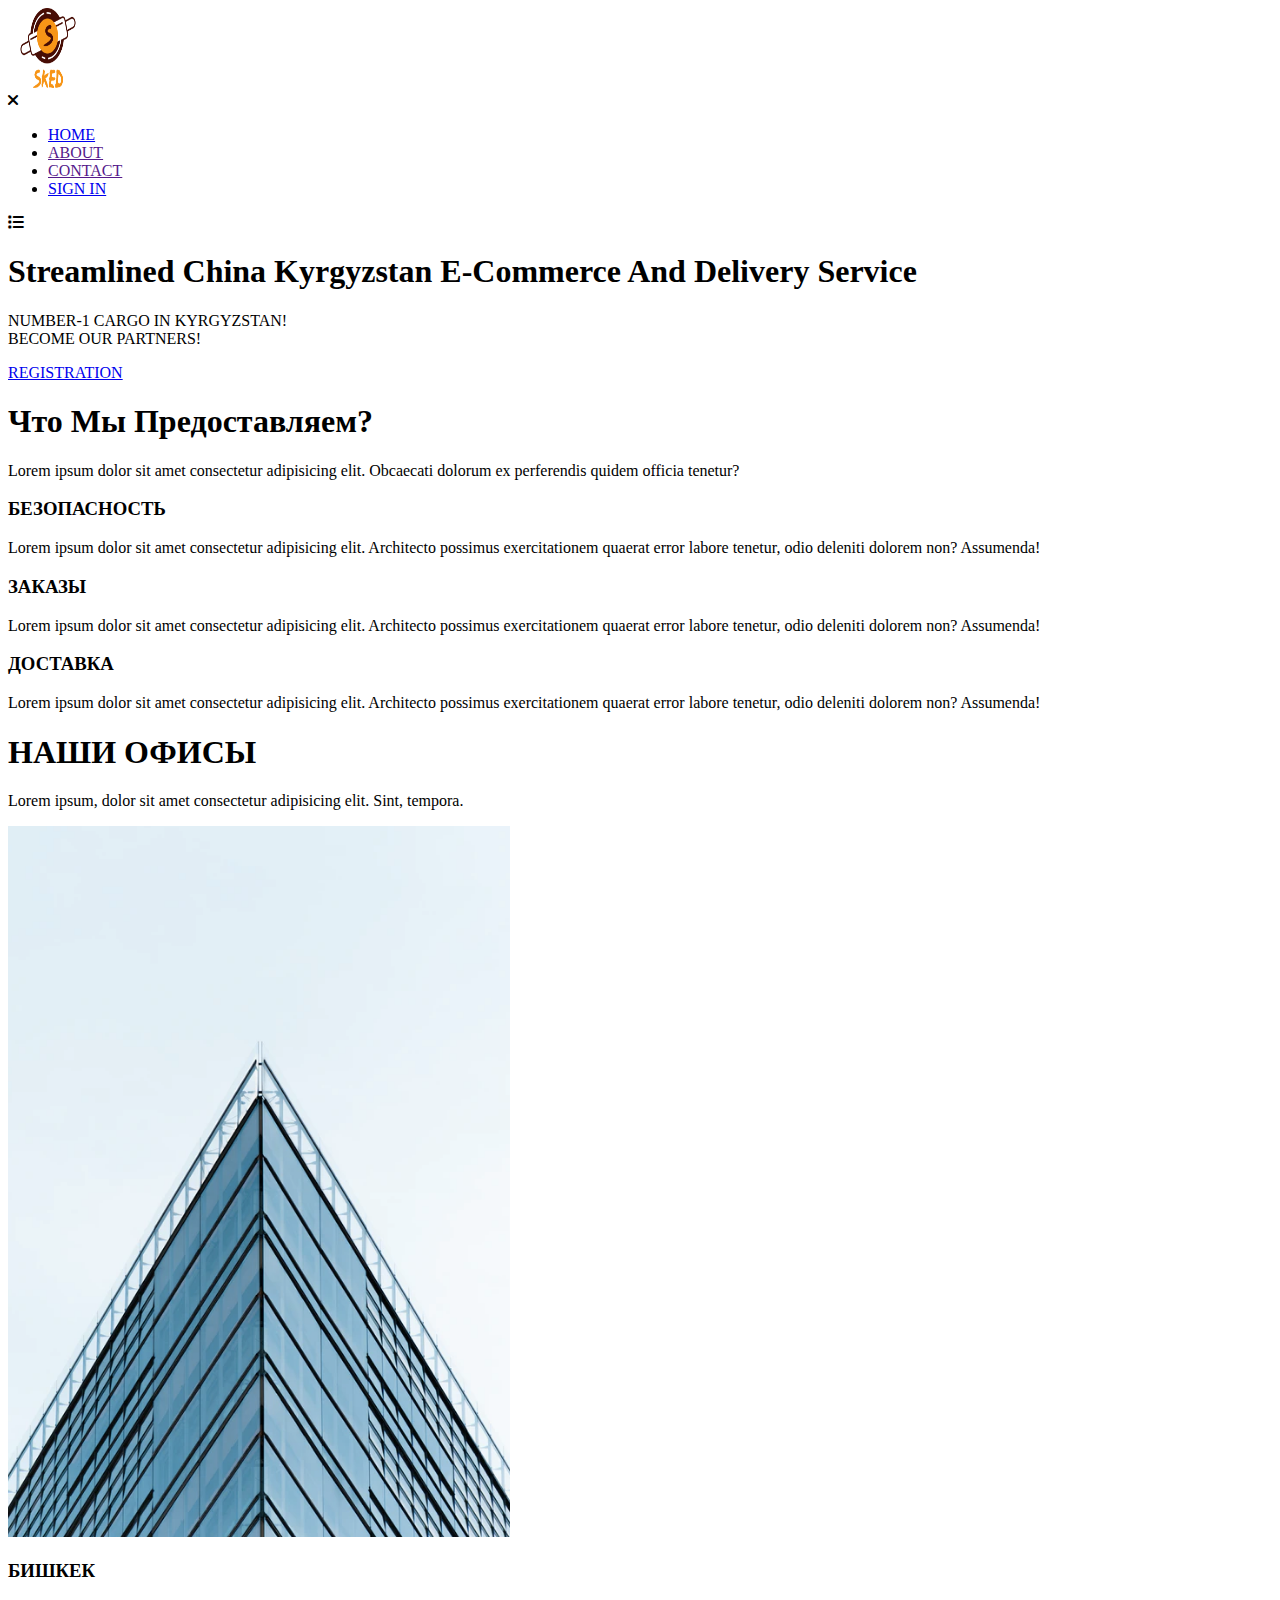
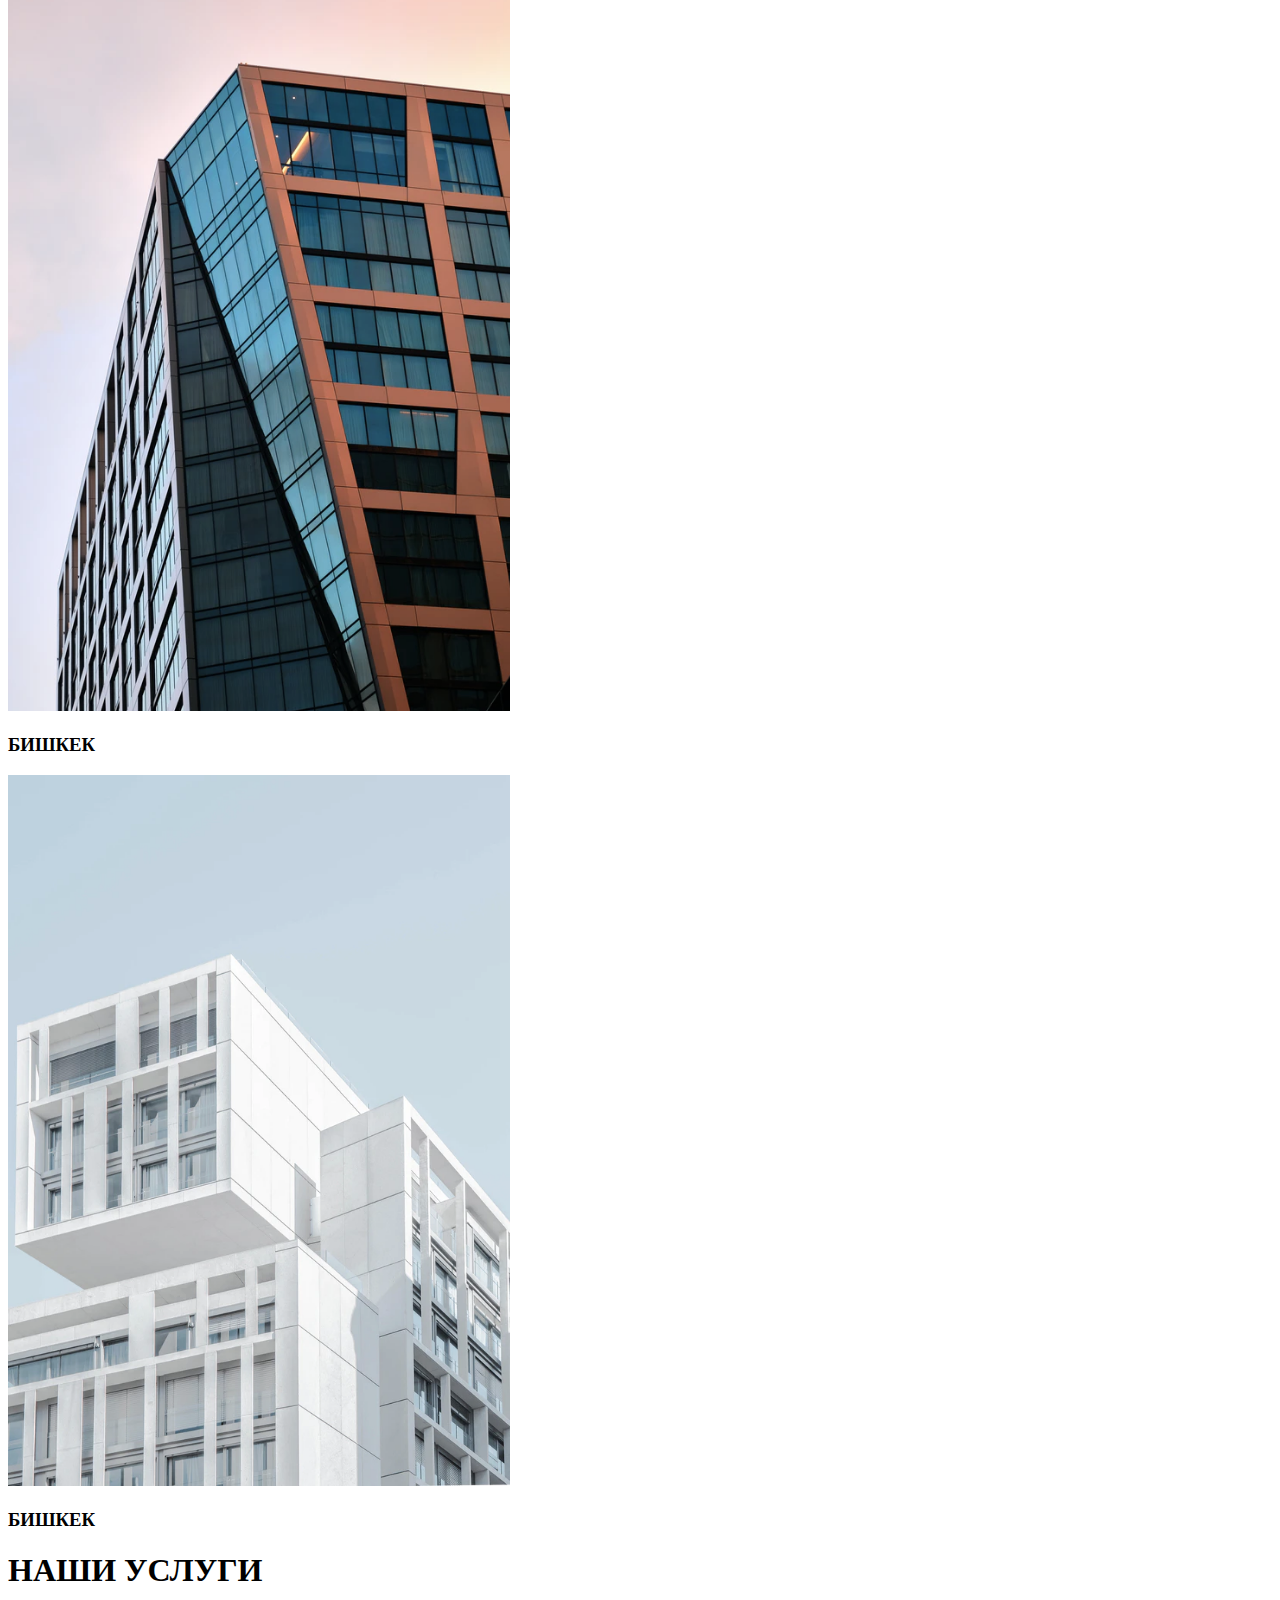
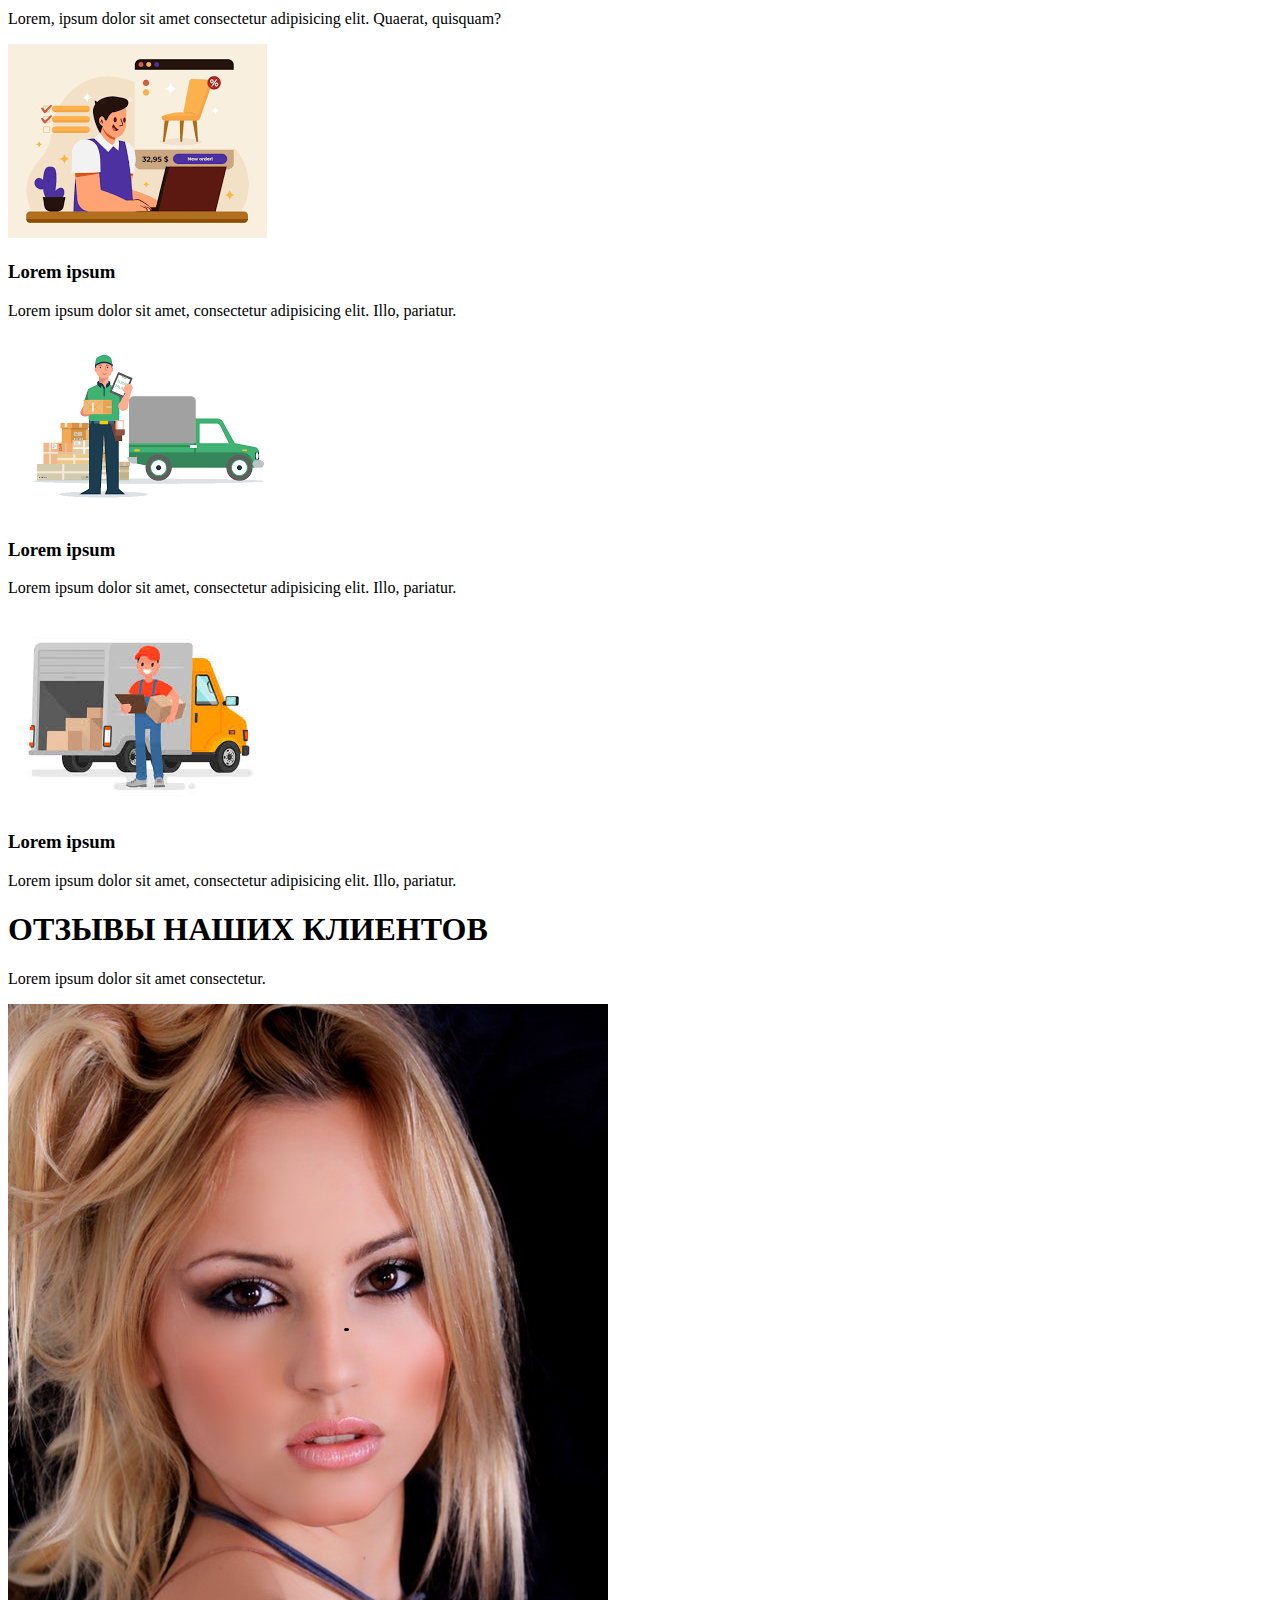
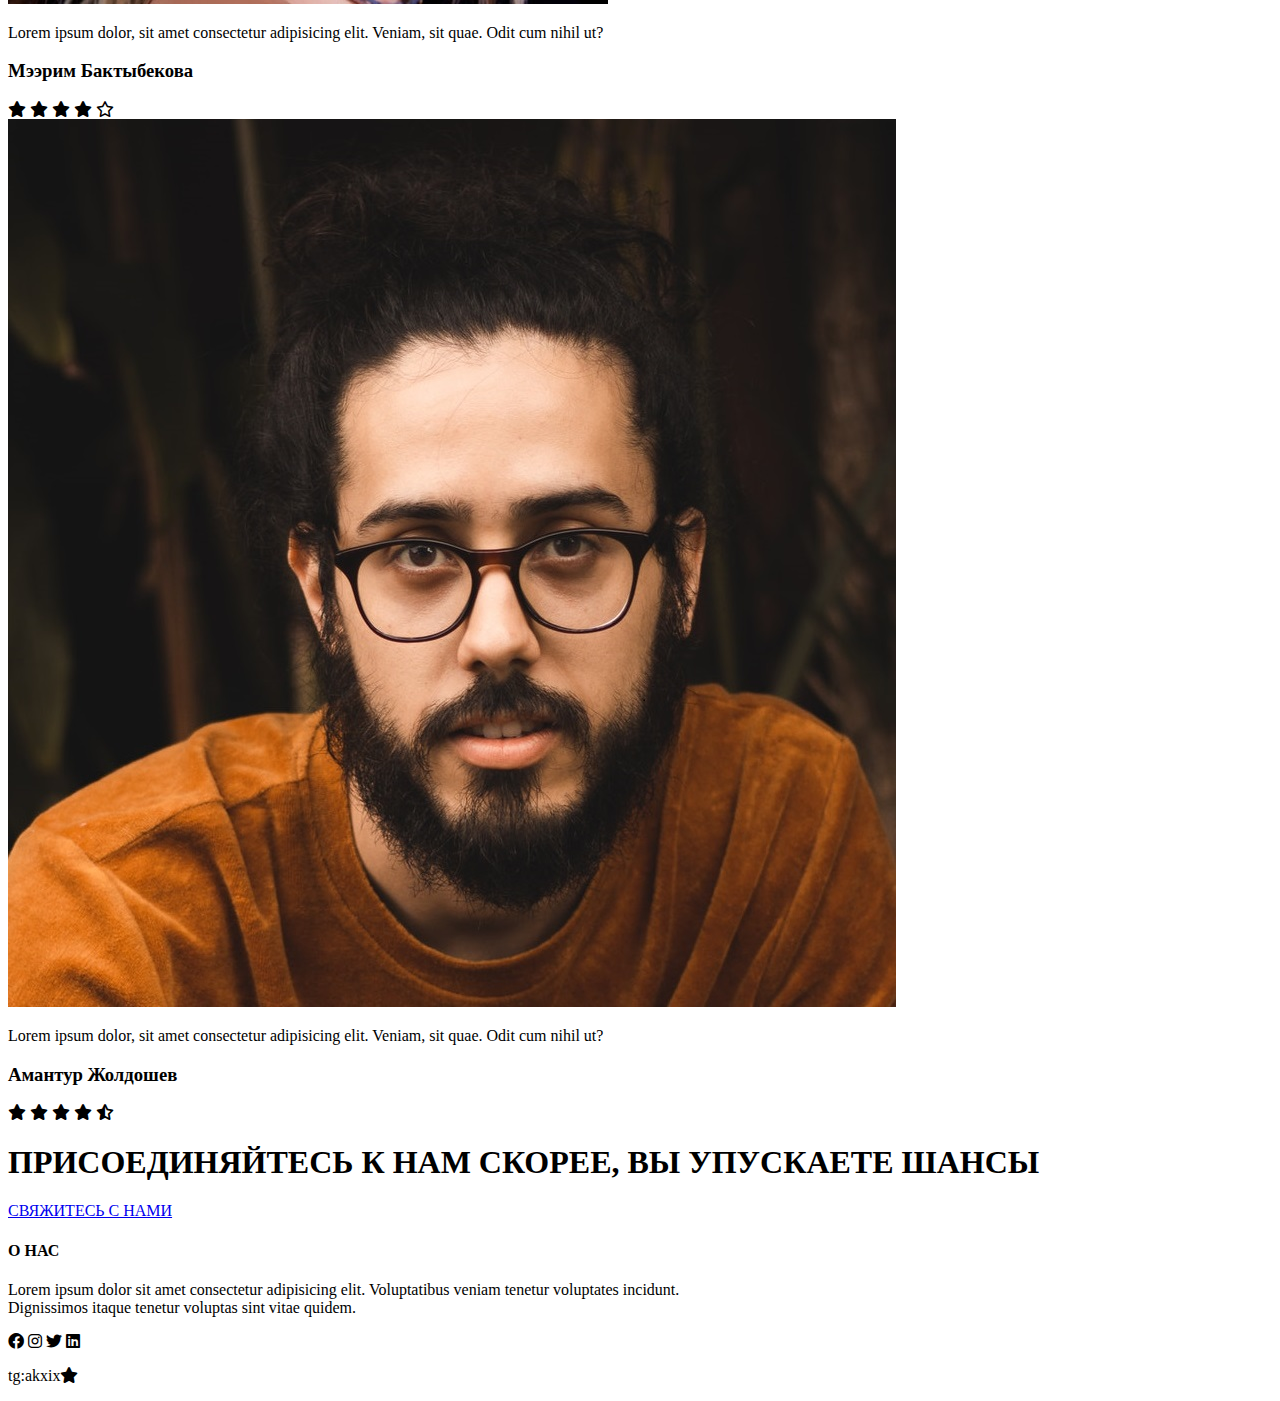
==== src/main/resources/static/html/index.html @ de3964b5 "Changed structure" ====
<!DOCTYPE html>
<html lang="en">
<meta name="vievprt" content="with=device-width, initial-scale=1.0">
<head>
    <title>SKED</title>
    <link rel="stylesheet" href="../style%20css/style.css">
    <link rel="preconnect" href="https://fonts.gstatic.com">
    <link href="https://fonts.googleapis.com/css2?
family=Poppins:wght@100;200;300;400;500;600;700&display=swap"
          rel="stylesheet">
    <link rel="stylesheet" href="https://cdnjs.cloudflare.com/ajax/libs/font-awesome/6.0.0-beta3/css/all.min.css">
</head>
<body>
<section class="header">
    <nav>
        <a href="index.html"><img src="../images/icon-sked.png" width="80" height="80"></a>
        <div class="nav-links" id="navLinks">
            <i class="fas fa-times" onclick="hideMenu()"></i>
            <ul>
                <li><a href="index.html">HOME</a></li>
                <li><a href="">ABOUT</a></li>
                <li><a href="">CONTACT</a></li>
                <li><a href="sign-in.html">SIGN IN</a></li>

            </ul>
        </div>
        <i class="fas fa-list" onclick="showMenu()"></i>
    </nav>

    <div class="text-box">
        <h1>Streamlined China Kyrgyzstan E-Commerce And Delivery Service</h1>
        <p>NUMBER-1 CARGO IN KYRGYZSTAN!
            <br> BECOME OUR PARTNERS!</p>
        <a href="registration.html" class="hero-btn">REGISTRATION</a>
</div>
</section>

<!-- ---------------Course------------ -->
<section class="course">

    <h1>Что Мы Предоставляем?</h1>
    <p>Lorem ipsum dolor sit amet consectetur adipisicing elit. Obcaecati dolorum ex perferendis quidem officia tenetur?</p>

    <div class="row">
        <div class="course-col">
            <h3>БЕЗОПАСНОСТЬ</h3>
            <p>Lorem ipsum dolor sit amet consectetur adipisicing elit.
                Architecto possimus exercitationem quaerat error labore tenetur,
                odio deleniti dolorem non? Assumenda!</p>
        </div>
        <div class="course-col">
            <h3>ЗАКАЗЫ</h3>
            <p>Lorem ipsum dolor sit amet consectetur adipisicing elit.
                Architecto possimus exercitationem quaerat error labore tenetur,
                odio deleniti dolorem non? Assumenda!</p>
        </div>
        <div class="course-col">
            <h3>ДОСТАВКА</h3>
            <p>Lorem ipsum dolor sit amet consectetur adipisicing elit.
                Architecto possimus exercitationem quaerat error labore tenetur,
                odio deleniti dolorem non? Assumenda!</p>
        </div>
    </div>

</section>


<!-- ------------CAMPUS---------------- -->

<section class="campus">
    <h1>НАШИ ОФИСЫ</h1>
    <p>Lorem ipsum, dolor sit amet consectetur adipisicing elit. Sint, tempora.</p>
    <div class="row">
        <div class="campus-col">
            <img src="../images/london.png">
            <div class="layer">
                <h3>БИШКЕК</h3>
            </div>
        </div>
        <div class="campus-col">
            <img src="../images/newyork.png">
            <div class="layer">
                <h3>БИШКЕК</h3>
            </div>
        </div>
        <div class="campus-col">
            <img src="../images/washington.png">
            <div class="layer">
                <h3>БИШКЕК</h3>
            </div>
        </div>
    </div>
</section>


<!-- -------------------FACILITIES------------------- -->

<section class="facilities">
    <h1>НАШИ УСЛУГИ</h1>
    <P>Lorem, ipsum dolor sit amet consectetur adipisicing elit. Quaerat, quisquam?</P>
    <div class="row">
        <div class="facilities-col">
            <img src="../images/order.png">
            <h3>Lorem ipsum</h3>
            <P>Lorem ipsum dolor sit amet, consectetur adipisicing elit. Illo, pariatur.</P>
        </div>
        <div class="facilities-col">
            <img src="../images/safity.png">
            <h3>Lorem ipsum</h3>
            <P>Lorem ipsum dolor sit amet, consectetur adipisicing elit. Illo, pariatur.</P>
        </div>
        <div class="facilities-col">
            <img src="../images/dostavka.jpeg">
            <h3>Lorem ipsum</h3>
            <P>Lorem ipsum dolor sit amet, consectetur adipisicing elit. Illo, pariatur.</P>
        </div>
    </div>
</section>


<!-- --------------------TESTEMONIALS-------------- -->

<section class="testemonials">
    <h1>ОТЗЫВЫ НАШИХ КЛИЕНТОВ</h1>
    <p>Lorem ipsum dolor sit amet consectetur.</p>
    <div class="row">
        <div class="testemonials-col">
            <img src="../images/user1.jpg">
            <div>
                <p>Lorem ipsum dolor, sit amet consectetur
                    adipisicing elit. Veniam, sit quae.
                    Odit cum nihil ut?</p>
                <h3>Мээрим Бактыбекова</h3>
                <i class="fas fa-star"></i>
                <i class="fas fa-star"></i>
                <i class="fas fa-star"></i>
                <i class="fas fa-star"></i>
                <i class="far fa-star"></i>
            </div>
        </div>
        <div class="testemonials-col">
            <img src="../images/user2.jpg">
            <div>
                <p>Lorem ipsum dolor, sit amet consectetur
                    adipisicing elit. Veniam, sit quae.
                    Odit cum nihil ut?</p>
                <h3>Амантур Жолдошев</h3>
                <i class="fas fa-star"></i>
                <i class="fas fa-star"></i>
                <i class="fas fa-star"></i>
                <i class="fas fa-star"></i>
                <i class="fas fa-star-half-alt"></i>
            </div>
        </div>
    </div>
</section>

<!-- -----------------------CALL TO ACTION------------------- -->
<section class="cta">
    <h1>ПРИСОЕДИНЯЙТЕСЬ К НАМ СКОРЕЕ, ВЫ УПУСКАЕТЕ ШАНСЫ</h1>
    <a href="registration.html" class="hero-btn">СВЯЖИТЕСЬ С НАМИ</a>
</section>

<!-- -------------FOOTER---------------- -->

<section class="footer">
    <h4>О НАС</h4>
    <p>Lorem ipsum dolor sit amet consectetur adipisicing elit.
        Voluptatibus veniam tenetur voluptates incidunt. <br>
        Dignissimos itaque tenetur voluptas sint vitae quidem.</p>
    <div class="icons">
        <i class="fab fa-facebook social-icon"></i>
        <i class="fab fa-instagram social-icon instagram"></i>
        <i class="fab fa-twitter social-icon twitter"></i>
        <i class="fab fa-linkedin social-icon linkedin"></i>
    </div>
    <p>tg:akxix<i class="fas fa-star"></i></p>
</section>




<!-- --------------JavaScript for Toggle Menu--------- -->

<script>

    var navLinks = document.getElementById("navLinks");
    function showMenu(){
        navLinks.style.right="0";
    }
    function hideMenu(){
        navLinks.style.right="-200px";
    }


</script>

</body>
</html>
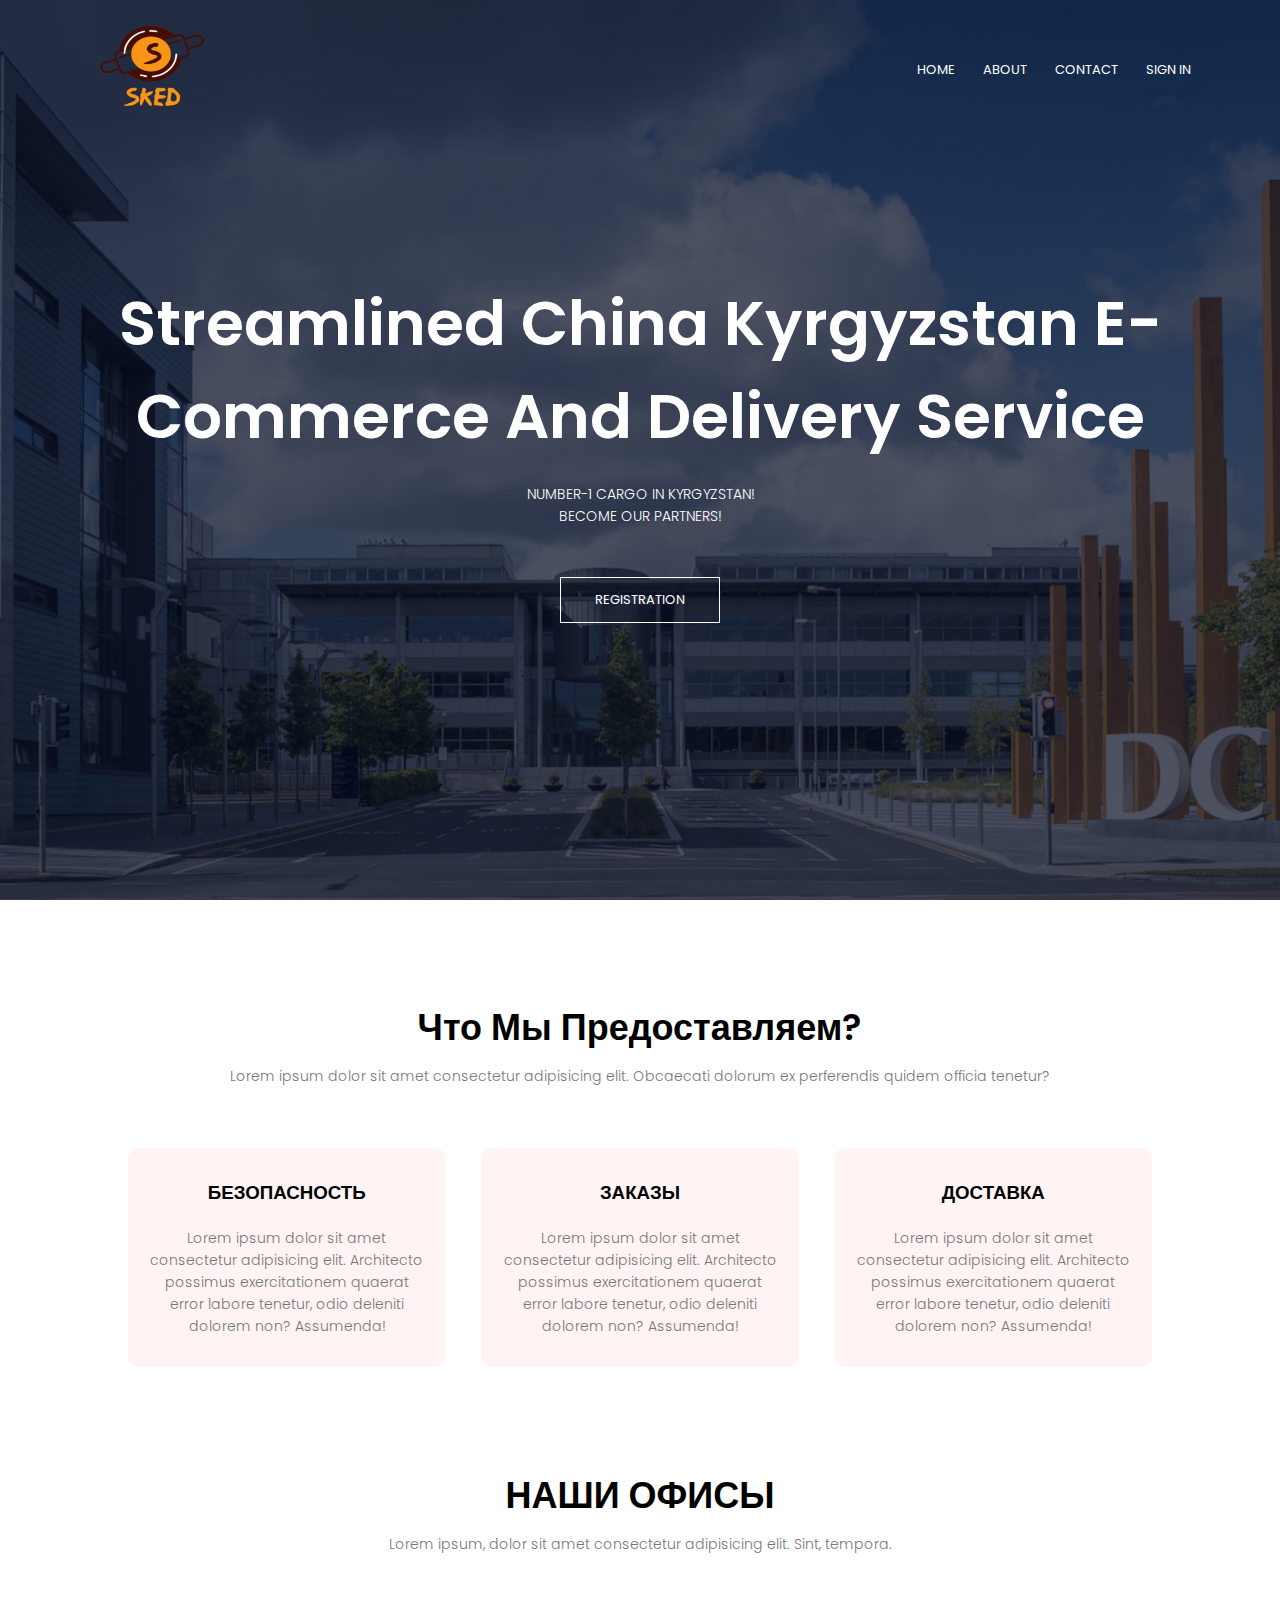
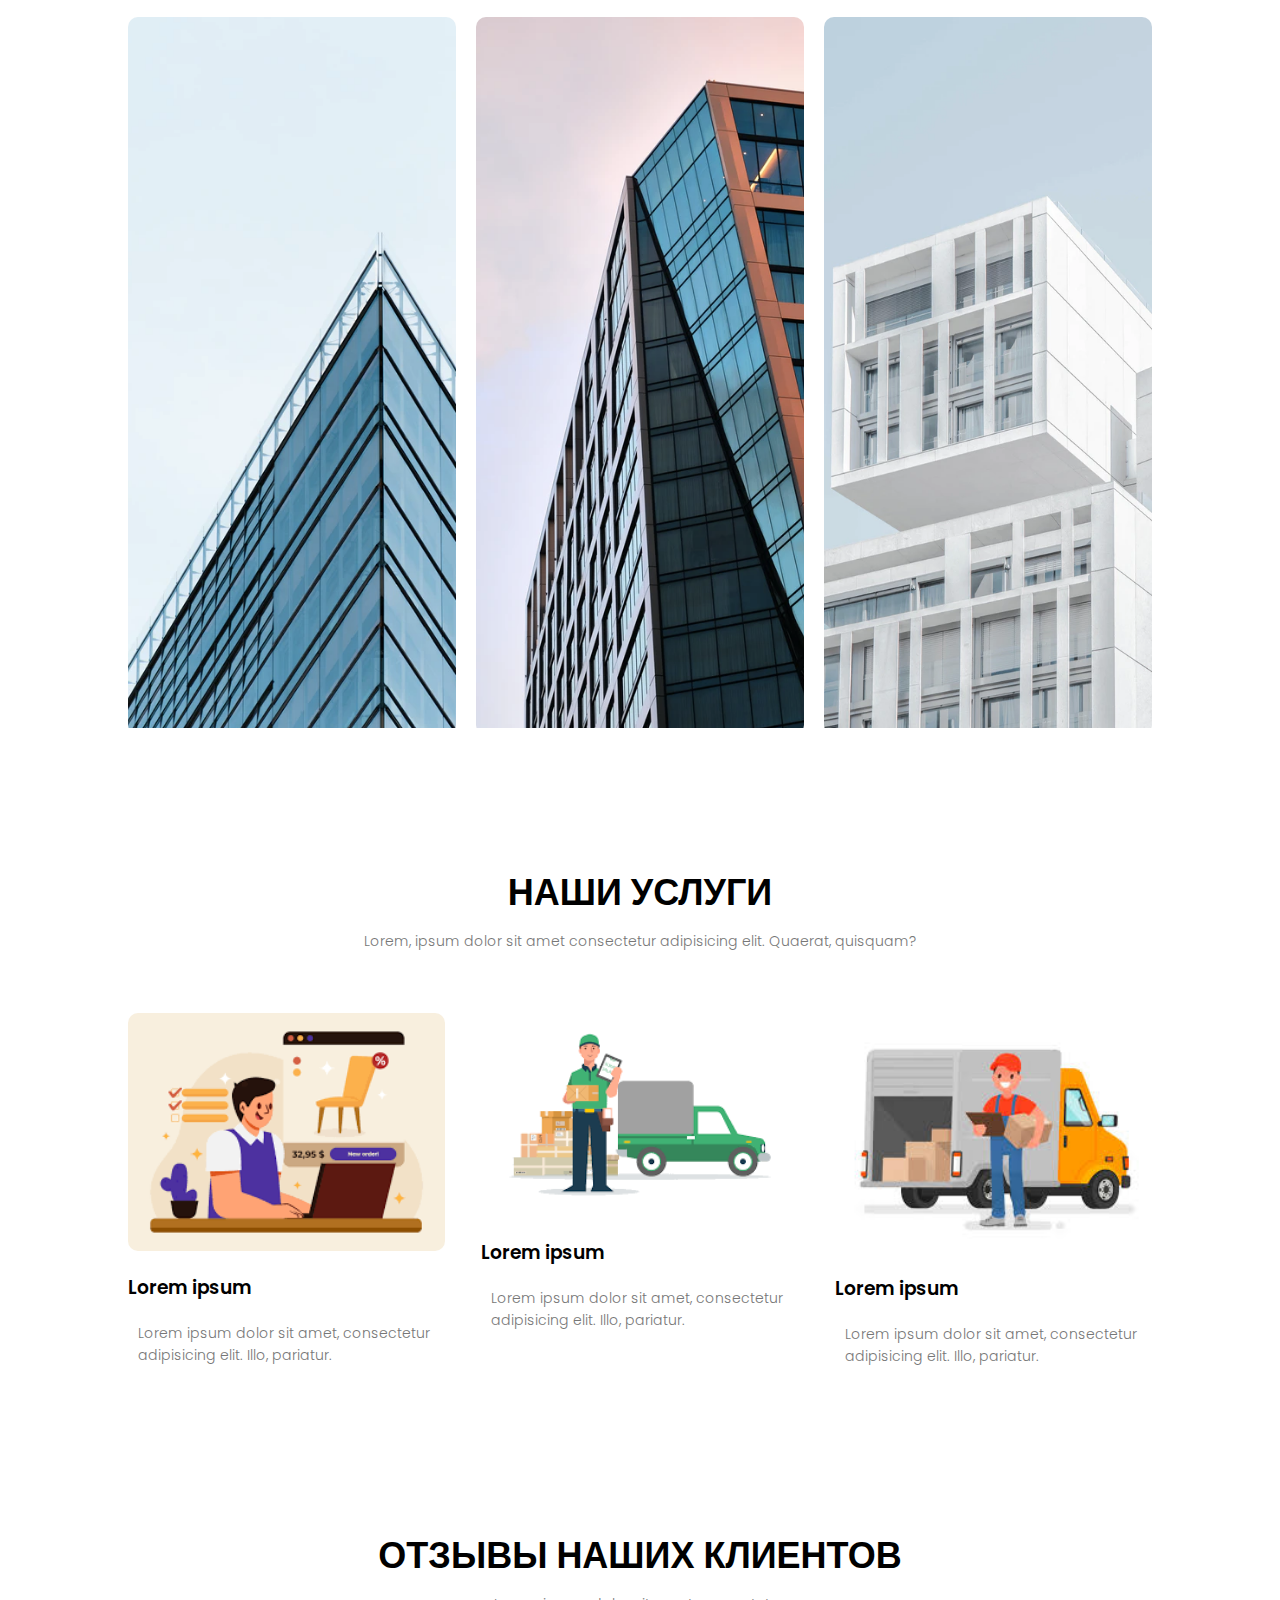
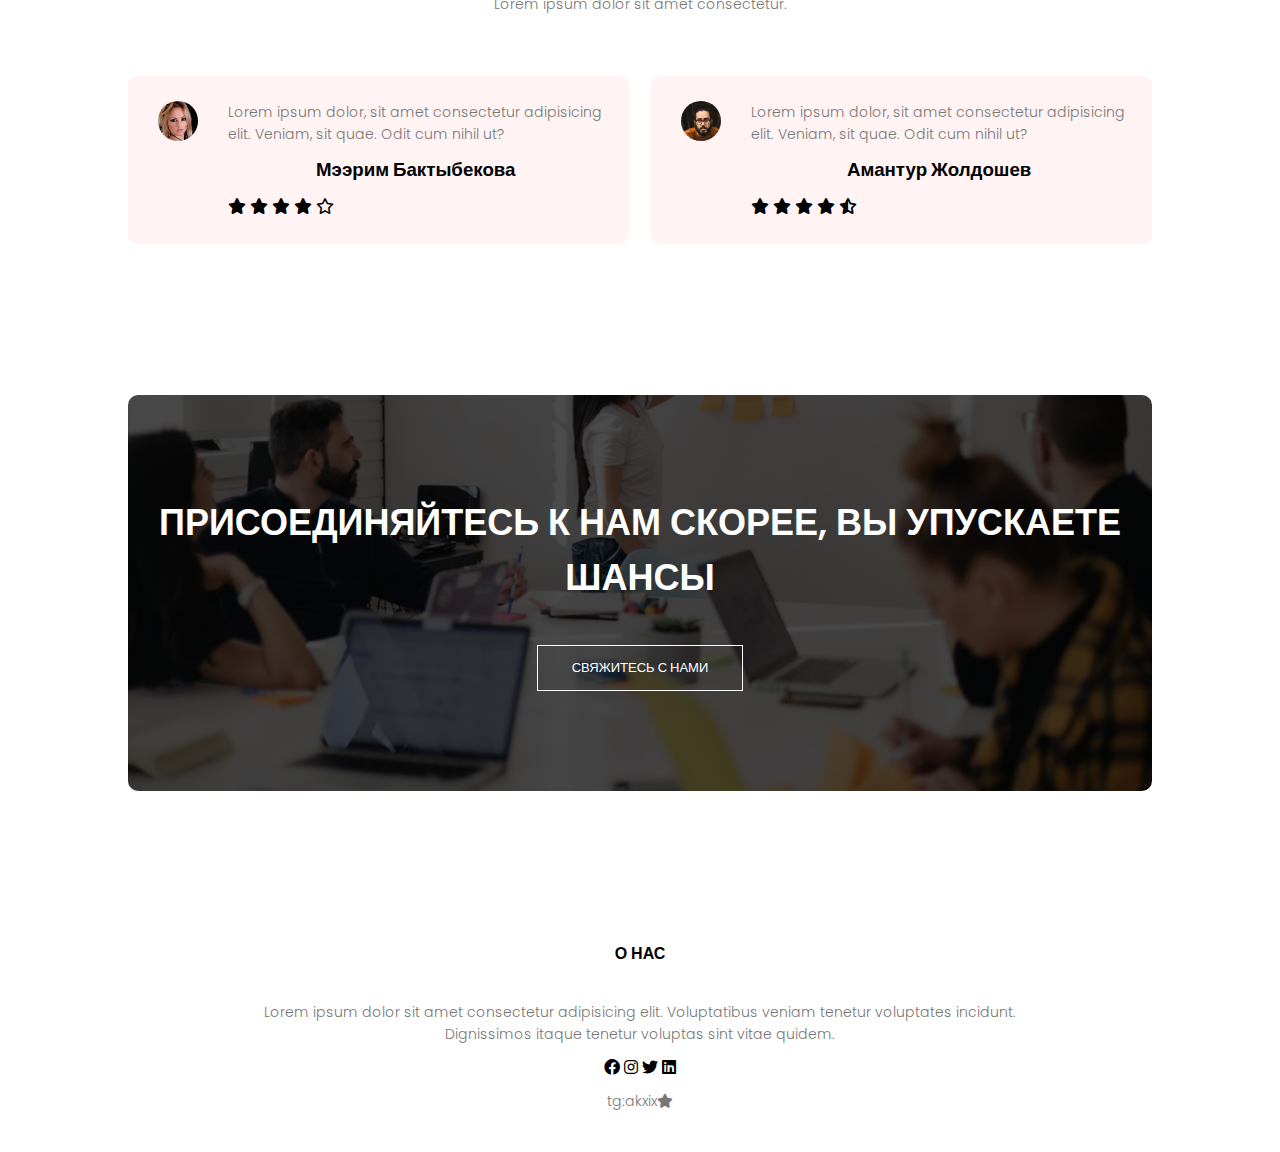
==== commit b8927692: "Add changes" ====
--- a/src/main/resources/static/html/index.html
+++ b/src/main/resources/static/html/index.html
@@ -1,9 +1,9 @@
-<!DOCTYPE html>
-<html lang="en">
+<!DOCTYPE html >
+<html lang="en" xmlns:th="http://www.thymeleaf.org">
 <meta name="vievprt" content="with=device-width, initial-scale=1.0">
 <head>
     <title>SKED</title>
-    <link rel="stylesheet" href="../style%20css/style.css">
+    <link rel="stylesheet" href="../css/style.css">
     <link rel="preconnect" href="https://fonts.gstatic.com">
     <link href="https://fonts.googleapis.com/css2?
 family=Poppins:wght@100;200;300;400;500;600;700&display=swap"
@@ -17,7 +17,7 @@
         <div class="nav-links" id="navLinks">
             <i class="fas fa-times" onclick="hideMenu()"></i>
             <ul>
-                <li><a href="index.html">HOME</a></li>
+                <li><a href="/">HOME</a></li>
                 <li><a href="">ABOUT</a></li>
                 <li><a href="">CONTACT</a></li>
                 <li><a href="sign-in.html">SIGN IN</a></li>
--- a/src/main/resources/static/css/style.css
+++ b/src/main/resources/static/css/style.css
@@ -0,0 +1,365 @@
+*{
+    margin: 0;
+    padding: 0;
+    font-family: 'Poppins', sans-serif;
+}
+
+.header{
+    min-height: 100vh;
+    width: 100%;
+    background-image: linear-gradient(rgba(4,9,30,0.7), rgba(4,9,30,0.7)), url(../images/banner.png);
+
+    background-position: center;
+    background-size: cover;
+    position: relative;
+}
+
+nav{
+    display: flex;
+    padding: 2% 6%;
+    justify-content: space-between;
+    align-items: center;
+}
+
+nav img{
+    width: 150px;
+}
+
+.nav-links{
+    flex: 1;
+    text-align: right;
+}
+
+.nav-links ul li{
+    list-style: none;
+    display: inline-block;
+    padding: 8px 12px;
+    position: relative;
+}
+
+.nav-links ul li a{
+    color: #fff;
+    text-decoration: none;
+    font-size: 13px;
+}
+
+.nav-links ul li::after{
+    content: '';
+    width: 0%;
+    height: 2px;
+    background: #f44336;
+    display: block;
+    margin: auto;
+    transition: 0.5s;
+}
+
+.nav-links ul li:hover::after{
+    width: 100%;
+}
+
+.text-box{
+    width: 90%;
+    color: #fff;
+    position: absolute;
+    top: 50%;
+    left: 50%;
+    transform: translate(-50%, -50%);
+    text-align: center;
+}
+
+.text-box h1{
+    font-size: 62px;
+}
+
+.text-box p{
+    margin: 10px 0 40px;
+    font-size: 14px;
+    color: #fff;
+}
+
+.hero-btn{
+    display: inline-block;
+    text-decoration: none;
+    color: #fff;
+    border: 1px solid #fff;
+    padding: 12px 34px;
+    font-size: 13px;
+    background: transparent;
+    position: relative;
+    cursor: pointer;
+}
+
+.hero-btn:hover{
+    border: 1px solid #f44336;
+    background: #f44336;
+    transition: 1s;
+}
+
+nav .fas{
+    display: none;
+}
+
+
+
+@media(max-width: 700px){
+    .text-box h1{
+        font-size: 20px;
+    }
+    .nav-links ul li{
+        display: block;
+    }
+    .nav-links{
+        position: absolute;
+        background: #f44336;
+        height: 100vh;
+        width: 200px;
+        top: 0;
+        right: -200px;
+        text-align: left;
+        z-index: 2;
+        transition: 1s;
+
+    }
+    nav .fas{
+        display: block;
+        color: #fff;
+        margin: 10px;
+        font-size: 22px;
+        cursor: pointer;
+    }
+    .nav-links ul{
+        padding: 30px;
+    }
+}
+
+/* ----------------COURSE CSS-------------------- */
+
+.course{
+    width: 80%;
+    margin: auto;
+    text-align: center;
+    padding-top: 100px;
+}
+
+h1{
+    font-size: 36px;
+    font-weight: 600;
+}
+
+p{
+    color: #777;
+    font-size: 14px;
+    font-weight: 300;
+    line-height: 22px;
+    padding: 10px;
+}
+
+.row{
+    margin-top: 5%;
+    display: flex;
+    justify-content: space-between;
+}
+
+.course-col{
+    flex-basis: 31%;
+    background: #fff3f3;
+    border-radius: 10px;
+    margin-bottom: 5%;
+    padding: 20px 12px;
+    box-sizing: border-box;
+    transition: 0.5s;
+}
+
+h3{
+    text-align: center;
+    font-weight: 600;
+    margin: 10px 0;
+}
+
+.course-col:hover{
+    box-shadow: 0 0 20px 0px rgba(0, 0, 0, 0.2);
+}
+
+@media(max-width: 700px){
+    .row{
+        flex-direction: column;
+    }
+}
+
+
+
+
+
+/* -------------campus-------- */
+
+
+.campus{
+    width: 80%;
+    margin: auto;
+    text-align: center;
+    padding-top: 50px;
+}
+
+.campus-col{
+    flex-basis: 32%;
+    border-radius: 10px;
+    margin-bottom: 30px;
+    position: relative;
+    overflow: hidden;
+}
+
+campus-col img{
+    width: 100%;
+    display: block;
+}
+
+.layer{
+    background:transparent;
+    height: 100%;
+    width: 100%;
+    position: absolute;
+    top: 0;
+    left: 0;
+    transition: 0.5s;
+
+}
+
+.layer:hover{
+
+    background: rgba(226, 0, 0, 0.7);
+}
+
+.layer h3{
+    width: 100%;
+    font-weight: 500;
+    color: #fff;
+    font-size: 26px;
+    bottom: 0;
+    left: 50%;
+    transform: translateX(-50%);
+    position: absolute;
+    opacity: 0;
+    transition: 0.5s;
+}
+
+.layer:hover h3{
+    bottom: 49%;
+    opacity: 1;
+}
+
+
+/* <!-- -------------------FACILITIES------------------- --> */
+
+
+
+.facilities{
+
+    width: 80%;
+    margin: auto;
+    text-align: center;
+    padding-top: 100px;
+}
+
+.facilities-col{
+    flex-basis: 31%;
+    border-radius: 10px;
+    margin-bottom: 5%;
+    text-align: left;
+}
+
+.facilities-col img{
+    width: 100%;
+    border-radius: 10px;
+}
+
+facilities-col p{
+    padding: 0;
+}
+
+facilities-col h3{
+    margin-top: 16px;
+    margin-bottom: 15px;
+    text-align: left;
+}
+
+
+/* ------------testemonials---------------- */
+
+.testemonials{
+    width: 80%;
+    margin: auto;
+    padding-top: 100px;
+    text-align: center;
+}
+
+.testemonials-col{
+    flex-basis: 44%;
+    border-radius: 10px;
+    margin-bottom: 5%;
+    text-align: left;
+    background: #fff3f3;
+    padding: 25px;
+    cursor: pointer;
+    display: flex;
+}
+
+.testemonials-col img{
+    height: 40px;
+    margin-left: 5px;
+    margin-right: 30px;
+    border-radius:50%;
+}
+
+.testemonials-col p{
+    padding: 0;
+}
+
+.facilities-col h3{
+    margin-top: 15px;
+    text-align: left;
+}
+
+@media(max-width:700px){
+    .testemonials-col img{
+        margin-left: 0px;
+        margin-right: 15px;
+    }
+}
+
+/* -----------CALL TO ACTION-------------- */
+
+.cta {
+    margin: 100px auto;
+    width: 80%;
+    background-image:linear-gradient(rgba(0,0,0,0.7), rgba(0,0,0,0.7)), url(../images/banner2.jpg);
+    background-position: center;
+    background-size: cover;
+    border-radius: 10px;
+    text-align: center;
+    padding: 100px 0;
+}
+.cta h1{
+    color: #fff;
+    margin-bottom: 40px;
+    padding: 0;
+}
+
+@media(max-width:700px){
+    .cta h1{
+        font-size: 24px;
+    }
+}
+
+/* ----------footer----------- */
+
+.footer{
+    width: 100%;
+    text-align: center;
+    padding: 30px 0;
+}
+
+.footer h4{
+    margin-bottom: 25px;
+    margin-top: 20px;
+    font-weight: 600;
+}